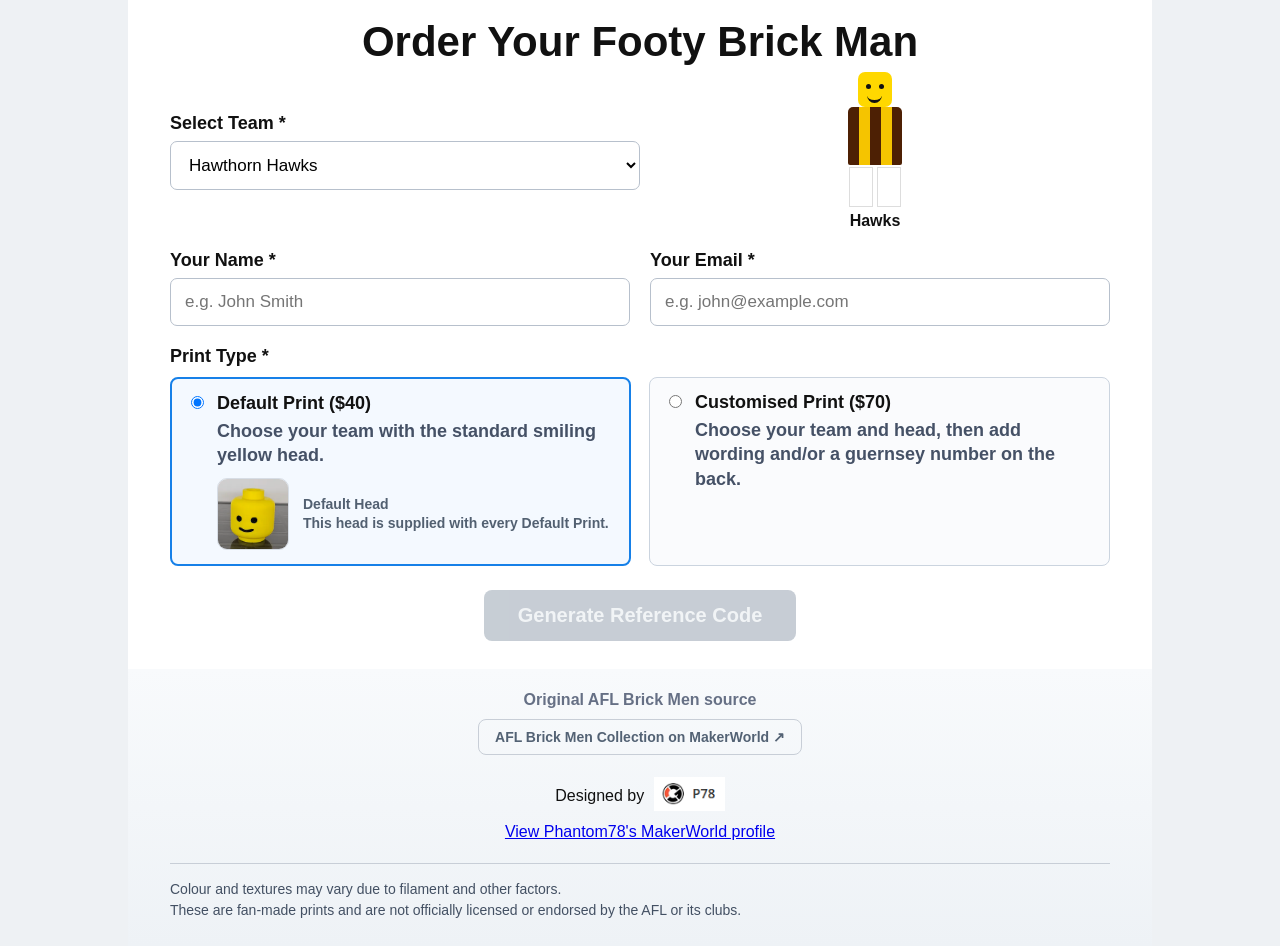
==== brickmen/index.html @ 88653bf5 "brickmen page" ====
<!DOCTYPE html>
<html lang="en">
<head>
<meta charset="utf-8">
<meta name="viewport" content="width=device-width,initial-scale=1">
<title>Fox3D.au </title>
<style>
*{box-sizing:border-box}
body{margin:0;background:#eef1f4;color:#111;font-family:Arial,Helvetica,sans-serif}
.hero{width:100%;background:#0b0c0d}
.hero img{display:block;width:100%;max-width:1024px;margin:auto;height:auto}
.shell{max-width:1024px;margin:0 auto;background:#fff}
.order{padding:18px 42px 28px}
h1{text-align:center;font-size:42px;margin:0 0 6px;font-weight:800}
.proceeds{text-align:center;font-size:20px;margin:0 0 30px}
.form-grid{display:grid;grid-template-columns:1fr 1fr;gap:20px}
.field{display:flex;flex-direction:column;gap:7px}
label,.label{font-weight:700;font-size:18px}
input,select{font:inherit;font-size:17px;padding:13px 14px;border:1px solid #b7c0cc;border-radius:7px;background:#fff}
.teamline{grid-column:1/-1;display:grid;grid-template-columns:1fr 1fr;align-items:center}
.preview{text-align:center}
.mini{width:66px;margin:auto}
.head{width:34px;height:35px;background:#ffd800;border-radius:7px;margin:auto;position:relative}
.head:before{content:"";position:absolute;width:5px;height:5px;border-radius:50%;background:#111;left:8px;top:12px;box-shadow:13px 0 0 #111}
.head:after{content:"";position:absolute;left:9px;top:21px;width:15px;height:7px;border-bottom:3px solid #111;border-radius:0 0 15px 15px}
.torso{width:54px;height:58px;margin:0 auto 2px;background:#4d2004;border:1px solid #111;box-sizing:border-box;border-radius:5px 5px 2px 2px;position:relative;overflow:hidden}
.torso:before,.torso:after{content:"";position:absolute;inset:0;pointer-events:none}
.legs{width:52px;height:40px;margin:auto;display:flex;gap:4px}.legs i{flex:1;background:#fff;border:1px solid #ddd}
.preview-name{font-weight:700;margin-top:5px}
.print{grid-column:1/-1}
.options{display:grid;grid-template-columns:1fr 1fr;gap:18px;margin-top:10px}
.option{border:1px solid #cbd4df;border-radius:8px;padding:14px;background:#fafbfd}
.option.selected{border:2px solid #1680e8;background:#f4f9ff}
.optop{display:flex;gap:10px;align-items:flex-start}
.optop input{width:auto;margin-top:3px}
.otitle{font-weight:800;font-size:18px}.odesc{display:block;color:#455166;margin-top:5px;line-height:1.35}
.custom{display:none;background:#eaf4ff;border-radius:8px;padding:12px;margin-top:12px;grid-template-columns:1fr 1fr;gap:16px}
.custom.show{display:grid}.help{font-size:14px;color:#46556a}
.submit{text-align:center;grid-column:1/-1;margin-top:4px}
.button{display:inline-block;background:linear-gradient(90deg,#0c67ca,#1687ef);border:0;color:white;font-weight:800;font-size:20px;border-radius:8px;padding:14px 34px;text-decoration:none;cursor:pointer}
.button:disabled{background:#b8c0ca;color:#eef1f4;cursor:not-allowed;box-shadow:none;opacity:.78}

.submit p{color:#46556a}
.source{text-align:center;background:linear-gradient(#f8fafc,#eef2f6);padding:22px 42px 25px}
.source h3{font-size:16px;font-weight:600;color:#667085;margin:0 0 10px}.collection{min-width:0;max-width:100%;background:none;color:#536274;border:1px solid #c8ced7;font-size:14px;font-weight:600;padding:9px 16px}
.designer{display:flex;align-items:center;justify-content:center;gap:10px;margin:22px 0 8px}
.designer img{height:34px;width:auto}.designer strong{font-size:21px}
.notes{border-top:1px solid #c8ced7;margin-top:22px;padding-top:15px;text-align:left;color:#435063;font-size:14px;line-height:1.5}
#popupOverlay{display:none;position:fixed;inset:0;background:rgba(0,0,0,.72);align-items:center;justify-content:center;padding:20px;z-index:1000}
#popupBox{max-width:480px;background:white;border-radius:12px;padding:25px;text-align:center}
.code{font:900 23px Consolas,monospace;background:#eef2f6;padding:12px;border-radius:7px;margin:12px 0}
.actions{display:flex;gap:9px;flex-wrap:wrap;justify-content:center}.secondary{background:#555}
@media(max-width:700px){
 .order,.source{padding-left:18px;padding-right:18px} h1{font-size:32px}
 .form-grid,.options,.custom{grid-template-columns:1fr}.teamline{grid-template-columns:1fr}
 .collection{min-width:0}.hero img{width:100%}
}

.head-choice-wrap{margin-top:14px}
.default-head-row{display:flex;align-items:center;gap:14px;margin-top:10px}
.default-head-row img{width:72px;height:72px;object-fit:cover;border-radius:10px;border:1px solid #d7dde5}
.default-head-copy{font-size:14px;color:#526071;line-height:1.35}
.face-grid{display:grid;grid-template-columns:repeat(auto-fill,minmax(105px,1fr));gap:9px;margin-top:10px;max-height:390px;overflow:auto;padding:4px}
.face-choice{display:block;border:1px solid #d6dce5;border-radius:9px;padding:6px;background:#fff;cursor:pointer;text-align:center}
.face-choice input{position:absolute;opacity:0;pointer-events:none}
.face-choice img{width:72px;height:72px;object-fit:cover;border-radius:7px;display:block;margin:0 auto 5px}
.face-choice span{display:block;font-size:11px;line-height:1.15;color:#344054}
.face-choice:has(input:checked){border:2px solid #0c67ca;padding:5px;background:#f2f7ff}
.custom-note{font-size:12px;color:#667085;margin-top:5px}

</style>
</head>
<body>


<main class="shell">
<section class="order">
<h1>Order Your Footy Brick Man</h1>
<form id="donationForm">
<div class="form-grid">
  <div class="teamline">
    <div class="field">
      <label for="teamSelect">Select Team *</label>
      <select id="teamSelect" required></select>
    </div>
    <div class="preview">
      <div class="mini"><div class="head"></div><div id="torso" class="torso"></div><div class="legs"><i></i><i></i></div></div>
      <div id="previewName" class="preview-name"></div>
    </div>
  </div>

  <div class="field"><label for="donorName">Your Name *</label><input id="donorName" type="text" required placeholder="e.g. John Smith"></div>
  <div class="field"><label for="donorEmail">Your Email *</label><input id="donorEmail" type="email" required placeholder="e.g. john@example.com"></div>

  <div class="print">
    <div class="label">Print Type *</div>
    <div class="options">
      <label id="defaultOption" class="option selected">
        <span class="optop"><input type="radio" name="giftType" value="40" checked>
          <span><span class="otitle">Default Print ($40)</span><span class="odesc">Choose your team with the standard smiling yellow head.</span>
    <span class="default-head-row"><img src="[data-uri]" alt="Default smiling yellow head"><span class="default-head-copy"><strong>Default Head</strong><br>This head is supplied with every Default Print.</span></span></span>
        </span>
      </label>
      <label id="customOption" class="option">
        <span class="optop"><input type="radio" name="giftType" value="70">
          <span><span class="otitle">Customised Print ($70)</span><span class="odesc">Choose your team and head, then add wording and/or a guernsey number on the back.</span></span>
        </span>
        <span id="customFields" class="custom">
          <span class="field head-choice-wrap"><label>Choose Head *</label>
            <span class="help">Select one of the 31 available head designs.</span>
            <span class="face-grid"><label class="face-choice"><input type="radio" name="headChoice" value="Sunglasses" checked><img src="[data-uri]" alt="Sunglasses"><span>1. Sunglasses</span></label><label class="face-choice"><input type="radio" name="headChoice" value="Moustache"><img src="[data-uri]" alt="Moustache"><span>2. Moustache</span></label><label class="face-choice"><input type="radio" name="headChoice" value="Glasses"><img src="[data-uri]" alt="Glasses"><span>3. Glasses</span></label><label class="face-choice"><input type="radio" name="headChoice" value="Licking Lips"><img src="[data-uri]" alt="Licking Lips"><span>4. Licking Lips</span></label><label class="face-choice"><input type="radio" name="headChoice" value="Serious / Eyebrow"><img src="[data-uri]" alt="Serious / Eyebrow"><span>5. Serious / Eyebrow</span></label><label class="face-choice"><input type="radio" name="headChoice" value="Sad with Tear"><img src="[data-uri]" alt="Sad with Tear"><span>6. Sad with Tear</span></label><label class="face-choice"><input type="radio" name="headChoice" value="Crying"><img src="[data-uri]" alt="Crying"><span>7. Crying</span></label><label class="face-choice"><input type="radio" name="headChoice" value="Female"><img src="[data-uri]" alt="Female"><span>8. Female</span></label><label class="face-choice"><input type="radio" name="headChoice" value="Scared"><img src="[data-uri]" alt="Scared"><span>9. Scared</span></label><label class="face-choice"><input type="radio" name="headChoice" value="Stubble Smile"><img src="[data-uri]" alt="Stubble Smile"><span>10. Stubble Smile</span></label><label class="face-choice"><input type="radio" name="headChoice" value="Shocked"><img src="[data-uri]" alt="Shocked"><span>11. Shocked</span></label><label class="face-choice"><input type="radio" name="headChoice" value="Sunglasses & Moustache"><img src="[data-uri]" alt="Sunglasses & Moustache"><span>12. Sunglasses & Moustache</span></label><label class="face-choice"><input type="radio" name="headChoice" value="Sports Face"><img src="[data-uri]" alt="Sports Face"><span>13. Sports Face</span></label><label class="face-choice"><input type="radio" name="headChoice" value="Freckles"><img src="[data-uri]" alt="Freckles"><span>14. Freckles</span></label><label class="face-choice"><input type="radio" name="headChoice" value="Angry Smile"><img src="[data-uri]" alt="Angry Smile"><span>15. Angry Smile</span></label><label class="face-choice"><input type="radio" name="headChoice" value="Thick Eyebrows & Moustache"><img src="[data-uri]" alt="Thick Eyebrows & Moustache"><span>16. Thick Eyebrows & Moustache</span></label><label class="face-choice"><input type="radio" name="headChoice" value="Beard"><img src="[data-uri]" alt="Beard"><span>17. Beard</span></label><label class="face-choice"><input type="radio" name="headChoice" value="Moustache (Straight)"><img src="[data-uri]" alt="Moustache (Straight)"><span>18. Moustache (Straight)</span></label><label class="face-choice"><input type="radio" name="headChoice" value="Teeth Showing"><img src="[data-uri]" alt="Teeth Showing"><span>19. Teeth Showing</span></label><label class="face-choice"><input type="radio" name="headChoice" value="Heart Eyes"><img src="[data-uri]" alt="Heart Eyes"><span>20. Heart Eyes</span></label><label class="face-choice"><input type="radio" name="headChoice" value="Happy"><img src="[data-uri]" alt="Happy"><span>21. Happy</span></label><label class="face-choice"><input type="radio" name="headChoice" value="Scratched / Scarred"><img src="[data-uri]" alt="Scratched / Scarred"><span>22. Scratched / Scarred</span></label><label class="face-choice"><input type="radio" name="headChoice" value="Face Paint"><img src="[data-uri]" alt="Face Paint"><span>23. Face Paint</span></label><label class="face-choice"><input type="radio" name="headChoice" value="Angry"><img src="[data-uri]" alt="Angry"><span>24. Angry</span></label><label class="face-choice"><input type="radio" name="headChoice" value="Not Happy"><img src="[data-uri]" alt="Not Happy"><span>25. Not Happy</span></label><label class="face-choice"><input type="radio" name="headChoice" value="Cool"><img src="[data-uri]" alt="Cool"><span>26. Cool</span></label><label class="face-choice"><input type="radio" name="headChoice" value="Female (Lashes)"><img src="[data-uri]" alt="Female (Lashes)"><span>27. Female (Lashes)</span></label><label class="face-choice"><input type="radio" name="headChoice" value="Moustache (Thick)"><img src="[data-uri]" alt="Moustache (Thick)"><span>28. Moustache (Thick)</span></label><label class="face-choice"><input type="radio" name="headChoice" value="Broken Tooth Sad"><img src="[data-uri]" alt="Broken Tooth Sad"><span>29. Broken Tooth Sad</span></label><label class="face-choice"><input type="radio" name="headChoice" value="Broken Tooth Smile"><img src="[data-uri]" alt="Broken Tooth Smile"><span>30. Broken Tooth Smile</span></label><label class="face-choice"><input type="radio" name="headChoice" value="Broken Tooth Sad 2"><img src="[data-uri]" alt="Broken Tooth Sad 2"><span>31. Broken Tooth Sad 2</span></label></span>
          </span>
          <span class="field"><label for="customName">Wording / Name (optional)</label><input id="customName" maxlength="40" placeholder="e.g. SMITH"><span class="help">Printed on the back of the guernsey. Shorter wording works best — around 10 letters or fewer is recommended.</span></span>
          <span class="field"><label for="guernseyNumber">Guernsey # (optional)</label><input id="guernseyNumber" inputmode="numeric" maxlength="2" placeholder="e.g. 23"><span class="help">Up to 2 digits (00–99). Add wording, a number, or both.</span></span>
        </span>
      </label>
    </div>
  </div>

  <div class="submit">
    <button id="generateBtn" class="button" type="submit" disabled>Generate Reference Code</button>
  </div>
</div>
</form>
</section>

<section class="source">
  <h3>Original AFL Brick Men source</h3>
  <a class="button collection" href="https://makerworld.com/en/collections/2487073-afl-brick-men" target="_blank" rel="noopener noreferrer">AFL Brick Men Collection on MakerWorld ↗</a>
  <div class="designer"><span>Designed by</span><a href="https://makerworld.com/en/@Phantom78" target="_blank" rel="noopener noreferrer"><img src="[data-uri]" alt="P78"></a></div>
  <a href="https://makerworld.com/en/@Phantom78" target="_blank" rel="noopener noreferrer">View Phantom78's MakerWorld profile</a>
  <div class="notes">
    <div>Colour and textures may vary due to filament and other factors.</div>
    <div>These are fan-made prints and are not officially licensed or endorsed by the AFL or its clubs.</div>
    
  </div>
</section>
</main>

<div id="popupOverlay">
<div id="popupBox">
  <h2>Thank you — next step</h2>
  <p id="popupSummary"></p>
  <div id="popupCode" class="code"></div>
  <p><strong>Copy this code and use it as your reference when you donate directly to .</strong></p>
  <div class="actions">
    <button id="copyBtn" class="button" type="button">Copy Code</button>
    <a class="button" href="https://au..com/donate/details?memberId=5242133#amount" target="_blank" rel="noopener noreferrer">Go to Donation Page</a>
    <button id="closeBtn" class="button secondary" type="button">Close</button>
  </div>
</div>
</div>

<script>
const APPS_SCRIPT_URL="https://script.google.com/macros/s/AKfycbwaQ9g87x0-8d7Rbz3cYv0qyeWXQZ9Mp269tkjS1x8Kg5ml7JrRCeD_m_Y-Ifm2s25Q_A/exec";

const TEAMS={
"Adelaide Crows":{pattern:"sixbands",base:"#002B5C",c1:"#E4002B",c2:"#F9B612",legs:"#FFFFFF"},
"Brisbane Lions":{pattern:"yoke",base:"#7A263A",c1:"#0055A5",c2:"#FFD100",legs:"#FFFFFF"},
"Carlton Blues":{pattern:"plain",base:"#071D49",legs:"#FFFFFF"},
"Collingwood Magpies":{boxed:true,pattern:"stripes",base:"#111111",c1:"#FFFFFF",legs:"#FFFFFF"},
"Essendon Bombers":{pattern:"sash",base:"#111111",c1:"#CC2031",legs:"#FFFFFF"},
"Fremantle Dockers":{pattern:"vshape",base:"#2A0D54",c1:"#FFFFFF",legs:"#FFFFFF"},
"Geelong Cats":{boxed:true,pattern:"hoops",base:"#FFFFFF",c1:"#002B5C",legs:"#FFFFFF"},
"Gold Coast Suns":{pattern:"yoke",base:"#E31B23",c1:"#FFCD00",legs:"#FFFFFF"},
"Greater Western Sydney Giants":{pattern:"sidepanel",base:"#F15A22",c1:"#4A4A4A",legs:"#FFFFFF"},
"Hawthorn Hawks":{pattern:"stripes",base:"#4D2004",c1:"#F5C400",legs:"#FFFFFF"},
"Melbourne Demons":{pattern:"yoke",base:"#071D49",c1:"#C8102E",legs:"#FFFFFF"},
"North Melbourne Kangaroos":{boxed:true,pattern:"stripes",base:"#0055A5",c1:"#FFFFFF",legs:"#FFFFFF"},
"Port Adelaide Power":{pattern:"doublev",base:"#111111",c1:"#00A1B0",c2:"#FFFFFF",legs:"#FFFFFF"},
"Richmond Tigers":{pattern:"sash",base:"#111111",c1:"#FFD200",legs:"#FFFFFF"},
"St Kilda Saints":{boxed:true,pattern:"panels",base:"#ED1B2F",c1:"#FFFFFF",c2:"#111111",legs:"#FFFFFF"},
"Sydney Swans":{boxed:true,pattern:"horizontalhalves",base:"#FFFFFF",c1:"#E31B23",legs:"#FFFFFF"},
"West Coast Eagles":{pattern:"yoke",base:"#003087",c1:"#F2C500",legs:"#FFFFFF"},
"Western Bulldogs":{boxed:true,pattern:"doublehoop",base:"#0057B8",c1:"#FFFFFF",c2:"#E31B23",legs:"#FFFFFF"}};

function displayName(n){const p=n.trim().split(/\s+/);return p.length<=1?n:p.slice(0,-1).join(" ")}
const sel=document.getElementById("teamSelect");
Object.keys(TEAMS).forEach(t=>{const o=document.createElement("option");o.value=t;o.textContent=t;sel.appendChild(o)});
sel.value="Hawthorn Hawks";

const TEAM_LABELS={"Adelaide Crows": "Crows", "Brisbane Lions": "Lions", "Carlton Blues": "Blues", "Collingwood Magpies": "Magpies", "Essendon Bombers": "Bombers", "Fremantle Dockers": "Dockers", "Geelong Cats": "Cats", "Gold Coast Suns": "Suns", "Greater Western Sydney Giants": "Giants", "Hawthorn Hawks": "Hawks", "Melbourne Demons": "Demons", "North Melbourne Kangaroos": "Kangaroos", "Port Adelaide Power": "Power", "Richmond Tigers": "Tigers", "St Kilda Saints": "Saints", "Sydney Swans": "Swans", "West Coast Eagles": "Eagles", "Western Bulldogs": "Bulldogs"};
function preview(){
 const d=TEAMS[sel.value],t=document.getElementById("torso");
 let bg=d.base;
 if(d.pattern==="stripes"){
   bg=`repeating-linear-gradient(90deg,${d.base} 0 11px,${d.c1} 11px 22px)`;
 }else if(d.pattern==="sash"){
   bg=`linear-gradient(135deg,${d.base} 0 38%,${d.c1} 39% 59%,${d.base} 60%)`;
 }else if(d.pattern==="hoops"){
   bg=`repeating-linear-gradient(0deg,${d.base} 0 12px,${d.c1} 12px 22px)`;
 }else if(d.pattern==="sixbands"){
   bg=`linear-gradient(180deg,${d.c1} 0 16.666%,${d.c2} 16.666% 33.333%,${d.base} 33.333% 50%,${d.c1} 50% 66.666%,${d.c2} 66.666% 83.333%,${d.base} 83.333% 100%)`;
 }else if(d.pattern==="doublehoop"){
   bg=`linear-gradient(0deg,${d.base} 0 27%,${d.c2} 27% 39%,${d.c1} 39% 54%,${d.base} 54% 100%)`;
 }else if(d.pattern==="yoke"){
   bg=`linear-gradient(180deg,${d.c1} 0 28%,${d.base} 28% 100%)`;
 }else if(d.pattern==="horizontalhalves"){
   bg=`linear-gradient(180deg,${d.c1} 0 50%,${d.base} 50% 100%)`;
 }else if(d.pattern==="panels"){
   bg=`linear-gradient(90deg,${d.base} 0 33.33%,${d.c1} 33.33% 66.66%,${d.c2} 66.66% 100%)`;
 }else if(d.pattern==="sidepanel"){
   bg=`linear-gradient(90deg,${d.c1} 0 17%,${d.base} 17% 83%,${d.c1} 83% 100%)`;
 }else if(d.pattern==="vshape"){
   const svg=`<svg xmlns="http://www.w3.org/2000/svg" viewBox="0 0 54 58"><path d="M0 2 L27 29 L54 2" fill="none" stroke="${d.c1}" stroke-width="7" stroke-linejoin="miter"/></svg>`;
   bg=`url("data:image/svg+xml,${encodeURIComponent(svg)}") center/100% 100% no-repeat,${d.base}`;
 }else if(d.pattern==="doublev"){
   const svg=`<svg xmlns="http://www.w3.org/2000/svg" viewBox="0 0 54 58"><path d="M0 2 L27 29 L54 2" fill="none" stroke="${d.c2}" stroke-width="6"/><path d="M0 10 L27 37 L54 10" fill="none" stroke="${d.c1}" stroke-width="7"/></svg>`;
   bg=`url("data:image/svg+xml,${encodeURIComponent(svg)}") center/100% 100% no-repeat,${d.base}`;
 }
 t.style.background=bg;
 t.style.border=d.boxed ? "1px solid #111" : "none";
 document.querySelectorAll(".legs i").forEach(l=>l.style.background=d.legs);
 document.getElementById("previewName").textContent=TEAM_LABELS[sel.value];
}
sel.onchange=preview;preview();

document.addEventListener("change",e=>{
 if(e.target?.name==="giftType"){
  const c=e.target.value==="70";
  document.getElementById("customFields").classList.toggle("show",c);
  document.getElementById("defaultOption").classList.toggle("selected",!c);
  document.getElementById("customOption").classList.toggle("selected",c);
  if(!c){document.getElementById("customName").value="";document.getElementById("guernseyNumber").value=""} updateGenerateButton();
 }
});
document.getElementById("guernseyNumber").oninput=e=>e.target.value=e.target.value.replace(/\D/g,"").slice(0,2);

const generateBtn=document.getElementById("generateBtn");
function updateGenerateButton(){
 const gift=document.querySelector('input[name="giftType"]:checked');
 const customised=gift?.value==="70";
 const name=document.getElementById("donorName").value.trim();
 const email=document.getElementById("donorEmail");
 const customName=document.getElementById("customName").value.trim();
 const guernsey=document.getElementById("guernseyNumber").value.trim();
 const headChoice=document.querySelector('input[name="headChoice"]:checked');
 const hasCustomisation=!!customName || !!guernsey;
 const ready=!!sel.value && !!gift && !!name && email.value.trim()!=="" && email.checkValidity() && (!customised || (!!headChoice && hasCustomisation));
 generateBtn.disabled=!ready;
}
["donorName","donorEmail","customName","guernseyNumber"].forEach(id=>{
 document.getElementById(id).addEventListener("input",updateGenerateButton);
});
sel.addEventListener("change",updateGenerateButton);
document.querySelectorAll('input[name="giftType"],input[name="headChoice"]').forEach(el=>el.addEventListener("change",updateGenerateButton));
updateGenerateButton();

function generateCode(){
 const d=new Date(),h=Math.floor(Math.random()*0xffff).toString(16).padStart(4,"0").toUpperCase();
 return `SLY-${d.getFullYear().toString().slice(-2)}${String(d.getMonth()+1).padStart(2,"0")}${String(d.getDate()).padStart(2,"0")}-${h}`;
}
document.getElementById("donationForm").onsubmit=async e=>{
 e.preventDefault();
 const amount=document.querySelector('input[name="giftType"]:checked').value,c=amount==="70";
 const name=document.getElementById("donorName").value.trim(),email=document.getElementById("donorEmail").value.trim();
 const team=displayName(sel.value),custom=c?document.getElementById("customName").value.trim():"",guernsey=c?document.getElementById("guernseyNumber").value.trim():"",head=c?document.querySelector('input[name="headChoice"]:checked').value:"Default Smile",code=generateCode();
 const customRecord=c?`Head: ${head}${custom?` | Wording: ${custom}`:""}`:"Default Smile";
 const params={Name:name,Team:team,Email:email,Customisation:customRecord,Guernsey:guernsey,Code:code};
 try{
  const r=await fetch(APPS_SCRIPT_URL+"?"+new URLSearchParams(params),{cache:"no-store"});
  const txt=await r.text(); if(!r.ok||!txt.startsWith("OK"))throw new Error(txt);
 }catch(err){console.error(err);alert("Your order details could not be recorded. Please try again.");return}
 document.getElementById("popupSummary").innerHTML=`You selected the <strong>${c?"Customised":"Default"} Print ($${amount})</strong> for <strong>${team}</strong>${c?` with the <strong>${head}</strong> head`:" with the <strong>Default Smile</strong> head"}.`;
 document.getElementById("popupCode").textContent=code;
 document.getElementById("popupOverlay").style.display="flex";
 document.getElementById("copyBtn").onclick=()=>navigator.clipboard.writeText(code).then(()=>alert("Code copied!"));
};
document.getElementById("closeBtn").onclick=()=>document.getElementById("popupOverlay").style.display="none";
</script>
</body>
</html>
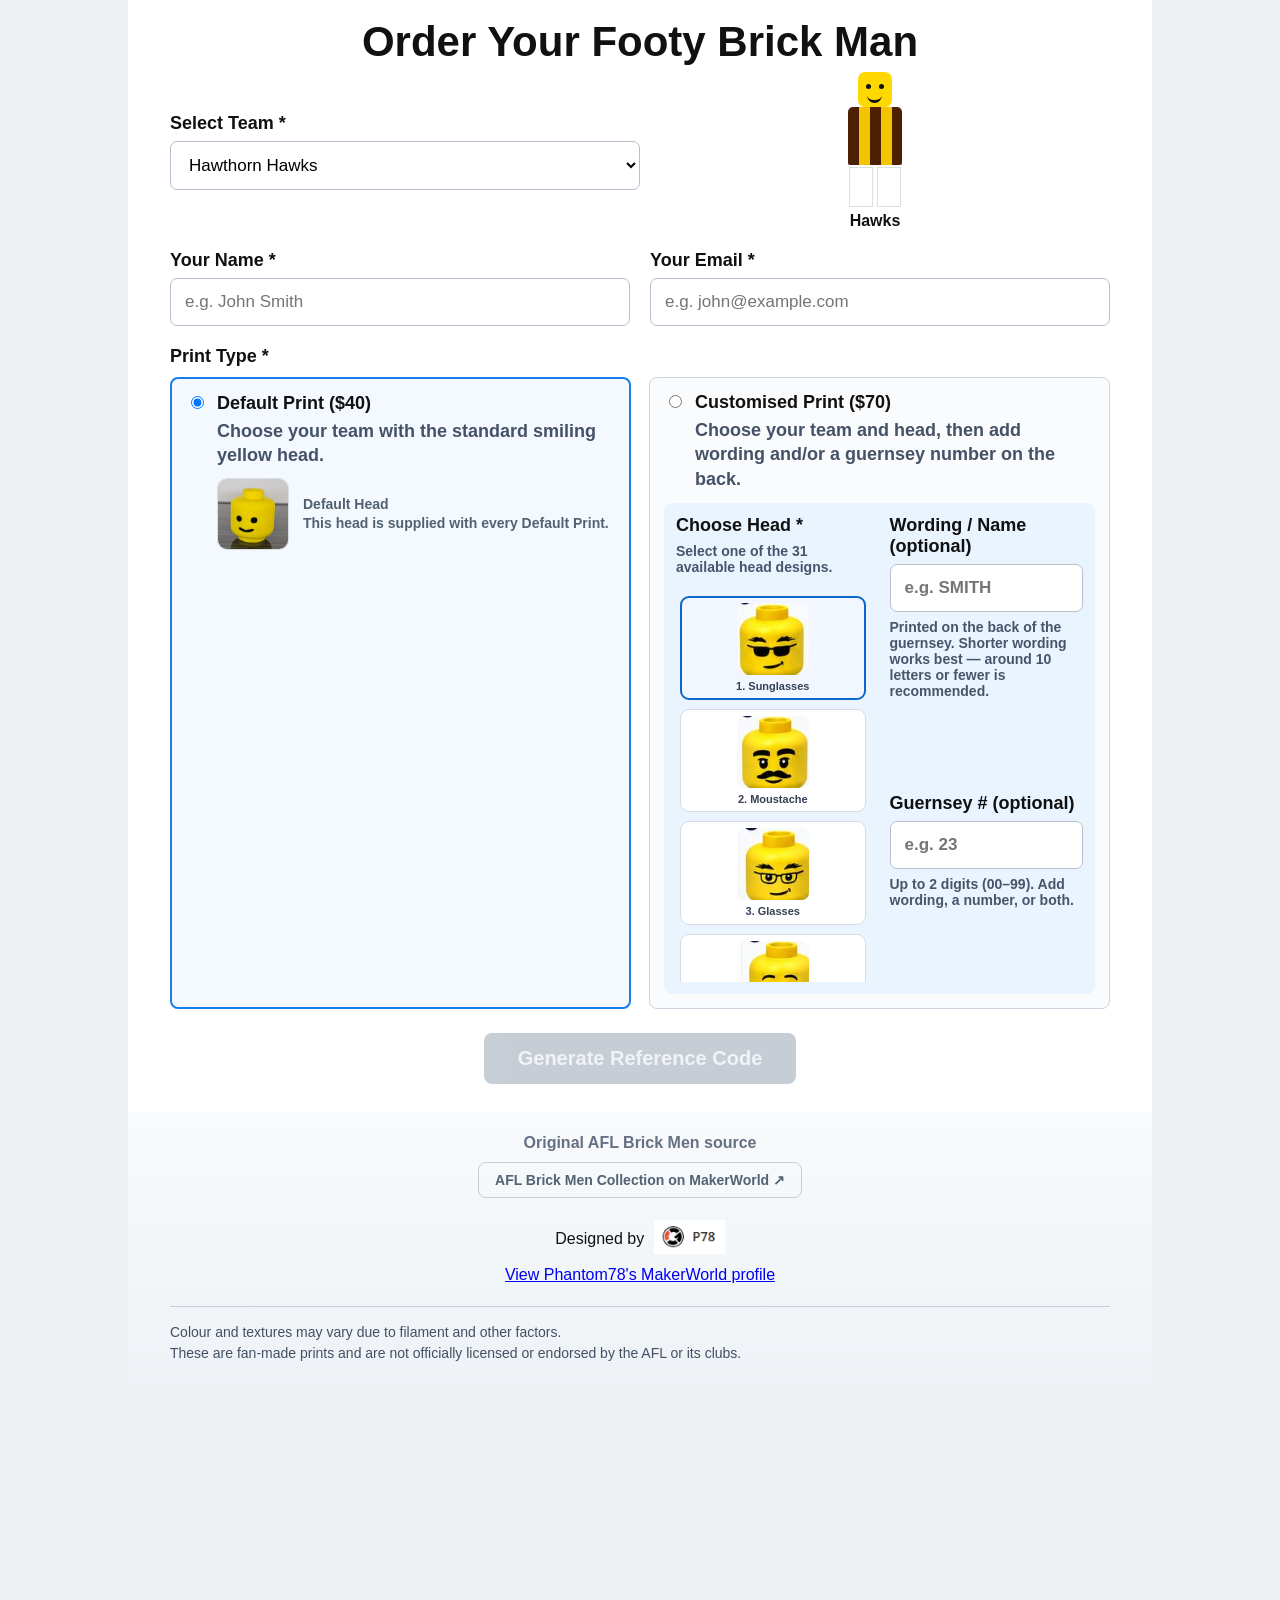
==== commit b432e8e4: "Updated positon of customization options" ====
--- a/brickmen/index.html
+++ b/brickmen/index.html
@@ -68,6 +68,37 @@
 .face-choice:has(input:checked){border:2px solid #0c67ca;padding:5px;background:#f2f7ff}
 .custom-note{font-size:12px;color:#667085;margin-top:5px}
 
+
+/* Customised print two-column layout */
+#customFields{
+  display:grid;
+  grid-template-columns:minmax(0,1fr) minmax(0,1fr);
+  gap:20px;
+  align-items:start;
+}
+#customFields .head-choice-wrap{
+  grid-column:1;
+  grid-row:1 / span 2;
+  margin-top:0;
+}
+#customFields .wording-field{
+  grid-column:2;
+  grid-row:1;
+}
+#customFields .number-field{
+  grid-column:2;
+  grid-row:2;
+}
+@media(max-width:650px){
+  #customFields{grid-template-columns:1fr}
+  #customFields .head-choice-wrap,
+  #customFields .wording-field,
+  #customFields .number-field{
+    grid-column:1;
+    grid-row:auto;
+  }
+}
+
 </style>
 </head>
 <body>
@@ -110,8 +141,8 @@
             <span class="help">Select one of the 31 available head designs.</span>
             <span class="face-grid"><label class="face-choice"><input type="radio" name="headChoice" value="Sunglasses" checked><img src="[data-uri]" alt="Sunglasses"><span>1. Sunglasses</span></label><label class="face-choice"><input type="radio" name="headChoice" value="Moustache"><img src="[data-uri]" alt="Moustache"><span>2. Moustache</span></label><label class="face-choice"><input type="radio" name="headChoice" value="Glasses"><img src="[data-uri]" alt="Glasses"><span>3. Glasses</span></label><label class="face-choice"><input type="radio" name="headChoice" value="Licking Lips"><img src="[data-uri]" alt="Licking Lips"><span>4. Licking Lips</span></label><label class="face-choice"><input type="radio" name="headChoice" value="Serious / Eyebrow"><img src="[data-uri]" alt="Serious / Eyebrow"><span>5. Serious / Eyebrow</span></label><label class="face-choice"><input type="radio" name="headChoice" value="Sad with Tear"><img src="[data-uri]" alt="Sad with Tear"><span>6. Sad with Tear</span></label><label class="face-choice"><input type="radio" name="headChoice" value="Crying"><img src="[data-uri]" alt="Crying"><span>7. Crying</span></label><label class="face-choice"><input type="radio" name="headChoice" value="Female"><img src="[data-uri]" alt="Female"><span>8. Female</span></label><label class="face-choice"><input type="radio" name="headChoice" value="Scared"><img src="[data-uri]" alt="Scared"><span>9. Scared</span></label><label class="face-choice"><input type="radio" name="headChoice" value="Stubble Smile"><img src="[data-uri]" alt="Stubble Smile"><span>10. Stubble Smile</span></label><label class="face-choice"><input type="radio" name="headChoice" value="Shocked"><img src="[data-uri]" alt="Shocked"><span>11. Shocked</span></label><label class="face-choice"><input type="radio" name="headChoice" value="Sunglasses & Moustache"><img src="[data-uri]" alt="Sunglasses & Moustache"><span>12. Sunglasses & Moustache</span></label><label class="face-choice"><input type="radio" name="headChoice" value="Sports Face"><img src="[data-uri]" alt="Sports Face"><span>13. Sports Face</span></label><label class="face-choice"><input type="radio" name="headChoice" value="Freckles"><img src="[data-uri]" alt="Freckles"><span>14. Freckles</span></label><label class="face-choice"><input type="radio" name="headChoice" value="Angry Smile"><img src="[data-uri]" alt="Angry Smile"><span>15. Angry Smile</span></label><label class="face-choice"><input type="radio" name="headChoice" value="Thick Eyebrows & Moustache"><img src="[data-uri]" alt="Thick Eyebrows & Moustache"><span>16. Thick Eyebrows & Moustache</span></label><label class="face-choice"><input type="radio" name="headChoice" value="Beard"><img src="[data-uri]" alt="Beard"><span>17. Beard</span></label><label class="face-choice"><input type="radio" name="headChoice" value="Moustache (Straight)"><img src="[data-uri]" alt="Moustache (Straight)"><span>18. Moustache (Straight)</span></label><label class="face-choice"><input type="radio" name="headChoice" value="Teeth Showing"><img src="[data-uri]" alt="Teeth Showing"><span>19. Teeth Showing</span></label><label class="face-choice"><input type="radio" name="headChoice" value="Heart Eyes"><img src="[data-uri]" alt="Heart Eyes"><span>20. Heart Eyes</span></label><label class="face-choice"><input type="radio" name="headChoice" value="Happy"><img src="[data-uri]" alt="Happy"><span>21. Happy</span></label><label class="face-choice"><input type="radio" name="headChoice" value="Scratched / Scarred"><img src="[data-uri]" alt="Scratched / Scarred"><span>22. Scratched / Scarred</span></label><label class="face-choice"><input type="radio" name="headChoice" value="Face Paint"><img src="[data-uri]" alt="Face Paint"><span>23. Face Paint</span></label><label class="face-choice"><input type="radio" name="headChoice" value="Angry"><img src="[data-uri]" alt="Angry"><span>24. Angry</span></label><label class="face-choice"><input type="radio" name="headChoice" value="Not Happy"><img src="[data-uri]" alt="Not Happy"><span>25. Not Happy</span></label><label class="face-choice"><input type="radio" name="headChoice" value="Cool"><img src="[data-uri]" alt="Cool"><span>26. Cool</span></label><label class="face-choice"><input type="radio" name="headChoice" value="Female (Lashes)"><img src="[data-uri]" alt="Female (Lashes)"><span>27. Female (Lashes)</span></label><label class="face-choice"><input type="radio" name="headChoice" value="Moustache (Thick)"><img src="[data-uri]" alt="Moustache (Thick)"><span>28. Moustache (Thick)</span></label><label class="face-choice"><input type="radio" name="headChoice" value="Broken Tooth Sad"><img src="[data-uri]" alt="Broken Tooth Sad"><span>29. Broken Tooth Sad</span></label><label class="face-choice"><input type="radio" name="headChoice" value="Broken Tooth Smile"><img src="[data-uri]" alt="Broken Tooth Smile"><span>30. Broken Tooth Smile</span></label><label class="face-choice"><input type="radio" name="headChoice" value="Broken Tooth Sad 2"><img src="[data-uri]" alt="Broken Tooth Sad 2"><span>31. Broken Tooth Sad 2</span></label></span>
           </span>
-          <span class="field"><label for="customName">Wording / Name (optional)</label><input id="customName" maxlength="40" placeholder="e.g. SMITH"><span class="help">Printed on the back of the guernsey. Shorter wording works best — around 10 letters or fewer is recommended.</span></span>
-          <span class="field"><label for="guernseyNumber">Guernsey # (optional)</label><input id="guernseyNumber" inputmode="numeric" maxlength="2" placeholder="e.g. 23"><span class="help">Up to 2 digits (00–99). Add wording, a number, or both.</span></span>
+          <span class="field wording-field"><label for="customName">Wording / Name (optional)</label><input id="customName" maxlength="40" placeholder="e.g. SMITH"><span class="help">Printed on the back of the guernsey. Shorter wording works best — around 10 letters or fewer is recommended.</span></span>
+          <span class="field number-field"><label for="guernseyNumber">Guernsey # (optional)</label><input id="guernseyNumber" inputmode="numeric" maxlength="2" placeholder="e.g. 23"><span class="help">Up to 2 digits (00–99). Add wording, a number, or both.</span></span>
         </span>
       </label>
     </div>
